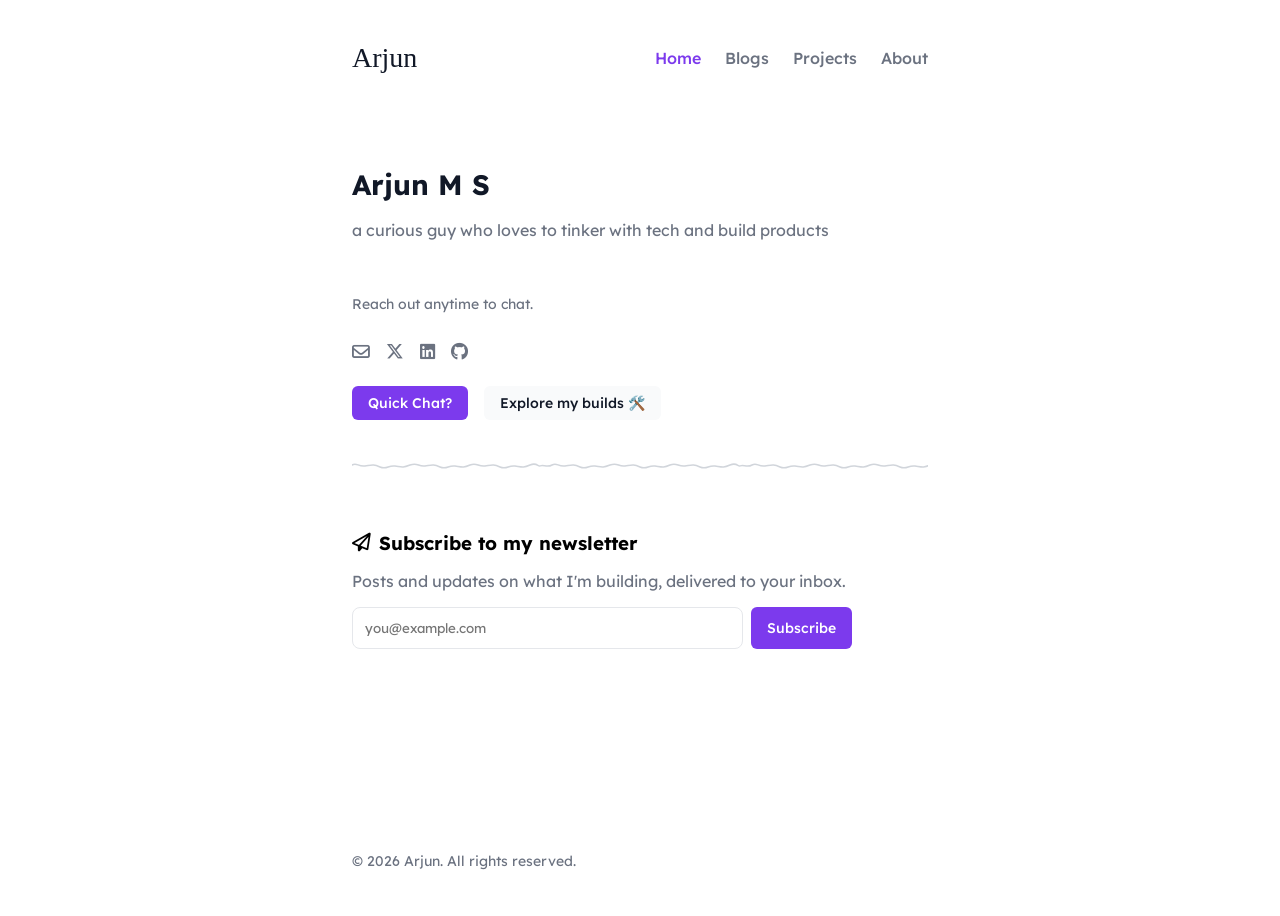
==== index.html @ ace0a747 "feat: UI completed for Arjun M S personal portfolio" ====
<!DOCTYPE html>
<html lang="en">
<head>
    <meta charset="UTF-8">
    <meta name="viewport" content="width=device-width, initial-scale=1.0">
    <title>Arjun M S - Product & Engineering</title>
    <link rel="stylesheet" href="style.css">
    <link rel="icon" type="image/png" href="assets/arjun-icon-bw.png">
    <!-- FontAwesome for Social Icons -->
    <link rel="stylesheet" href="https://cdnjs.cloudflare.com/ajax/libs/font-awesome/6.5.1/css/all.min.css">
</head>
<body>
    <div class="container">
        <header>
            <div class="logo">
                <!-- Using the uploaded logo if available, otherwise text -->
                <img src="arjun-logo.png" alt="Arjun Logo" onerror="this.style.display='none'; this.nextElementSibling.style.display='block'">
                <span style="display:none; font-family: cursive;">Arjun</span>
            </div>
            <nav>
                <ul>
                    <li><a href="index.html" class="active">Home</a></li>
                    <li><a href="blogs.html">Blogs</a></li>
                    <li><a href="projects.html">Projects</a></li>
                    <li><a href="about.html">About</a></li>
                </ul>
            </nav>
        </header>

        <main>
            <div class="hero">
                <h1>Arjun M S</h1>
                <p class="tagline">a curious guy who loves to tinker with tech and build products</p>
                <br>
                <p class="hero-cta-text">Reach out anytime to chat.</p>
                
                <div class="socials">
                    <a href="mailto:arjunms.official@gmail.com" title="Email"><i class="fa-regular fa-envelope"></i></a>
                    <a href="https://x.com/Arjun_M_S_" target="_blank" title="X / Twitter"><i class="fa-brands fa-x-twitter"></i></a>
                    <a href="https://linkedin.com/in/the-arjun-ms" target="_blank" title="LinkedIn"><i class="fa-brands fa-linkedin"></i></a>
                    <a href="https://github.com/arjun-ms" target="_blank" title="GitHub"><i class="fa-brands fa-github"></i></a>
                </div>

                <div class="cta-group">
                    <a href="mailto:arjunms.official@gmail.com" class="btn btn-primary">Quick Chat?</a>
                    <a href="projects.html" class="btn btn-secondary">Explore my builds 🛠️</a>
                </div>
            </div>

            <div class="scribble-line mb-8"></div>

            <section class="newsletter">
                <h3><i class="fa-regular fa-paper-plane"></i> Subscribe to my newsletter</h3>
                <p>Posts and updates on what I'm building, delivered to your inbox.</p>
                <form class="subscribe-form" onsubmit="event.preventDefault(); alert('Subscribed! (Simulation)');">
                    <input type="email" placeholder="you@example.com" required>
                    <button type="submit" class="btn btn-primary">Subscribe</button>
                </form>
            </section>
        </main>

        <footer>
            <p>&copy; 2026 Arjun. All rights reserved.</p>
        </footer>
    </div>
    <script src="script.js"></script>
</body>
</html>
---- style.css ----
/* 
  Theme: Minimal Premium - Arjun M S Portfolio
  Accent Color: Purple (#7C3AED)
  Font: 'Lexend' for body, 'La Belle Aurore' for logo
*/

/* Import Lexend (primary font) and La Belle Aurore (logo cursive) */
@import url('https://fonts.googleapis.com/css2?family=La+Belle+Aurore&family=Lexend:wght@400;500;600&display=swap');

:root {
  /* Colors */
  --bg-color: #ffffff;
  --text-primary: #111827; /* gray-900 */
  --text-secondary: #6b7280; /* gray-500 / muted-foreground */
  --accent-color: #7C3AED;
  --accent-hover: #6D28D9;
  --border-color: #e5e7eb;
  --card-bg: #f9fafb;
  
  /* Spacing */
  --container-width: 36rem; /* max-w-xl */
  --spacing-sm: 0.5rem;
  --spacing-md: 1rem;
  --spacing-lg: 1.5rem;
  --spacing-xl: 2.5rem;

  /* Typography */
  --font-main: 'Lexend', ui-sans-serif, system-ui, sans-serif;
  --font-logo: 'La Belle Aurore', cursive;
}

/* Global font application */
body {
  font-family: var(--font-main);
  -webkit-font-smoothing: antialiased;
  -moz-osx-font-smoothing: grayscale;
}

/* Ensure all form elements inherit font */
input, button, textarea, select {
  font-family: inherit;
}

/* Container */
.container {
  max-width: var(--container-width);
  margin: 0 auto;
  padding: 0 1rem; /* px-4 */
  min-height: 100vh;
  display: flex;
  flex-direction: column;
}

main {
    flex: 1;
}

/* Header */
header {
  padding: var(--spacing-lg) 0;
  display: flex;
  justify-content: space-between;
  align-items: center;
}

.logo {
  font-weight: 400;
  font-size: 1.75rem;
  font-family: var(--font-logo);
  display: flex;
  align-items: center;
  gap: 10px;
  color: var(--text-primary);
  transition: color 0.2s ease;
}

.logo:hover {
  color: var(--accent-color);
}

.logo img {
  height: 40px;
  width: auto;
}

nav ul {
  display: flex;
  gap: var(--spacing-lg);
  list-style: none;
}

nav a {
  font-weight: 500;
  color: var(--text-secondary);
  position: relative;
}

nav a:hover, nav a.active {
  color: var(--accent-color);
}

/* Hero Section */
.hero {
  padding: var(--spacing-xl) 0;
}

.hero h1 {
  font-size: 1.75rem;
  font-weight: 700;
  margin-bottom: 0.5rem;
  color: var(--text-primary);
  transition: color 0.2s ease;
  cursor: default;
}

.hero h1:hover {
  color: var(--accent-color);
}

.hero p.tagline {
  font-size: 1rem;
  color: var(--text-secondary);
  max-width: 500px;
  margin-bottom: var(--spacing-md);
  line-height: 1.6;
}

.hero-cta-text {
  font-size: 0.875rem;
  color: var(--text-secondary);
  line-height: 1.625;
  margin-bottom: var(--spacing-lg);
}

.socials {
  display: flex;
  gap: var(--spacing-md);
  margin-bottom: var(--spacing-lg);
}

.socials a {
  color: var(--text-secondary);
  font-size: 1.1rem;
}

.socials a:hover {
  color: var(--accent-color);
  transform: translateY(-2px);
}

.cta-group {
  display: flex;
  gap: var(--spacing-md);
}

/* Global link reset */
a, a:hover, a:focus, a:active, a:visited {
  text-decoration: none !important;
  color: inherit; /* Inherit color by default */
  transition: color 0.2s ease;
}

.btn {
  display: inline-block;
  padding: 0.5rem 1rem;
  border-radius: 6px;
  font-weight: 500;
  font-size: 0.875rem;
  cursor: pointer;
  transition: all 0.2s ease;
  border: none;
}

.btn-primary {
  background-color: var(--accent-color);
  color: white;
}

.btn-primary:hover {
  background-color: var(--accent-hover);
  transform: translateY(-2px);
  box-shadow: 0 4px 12px rgba(124, 58, 237, 0.2);
  color: white !important;
}

.btn-secondary {
  background-color: var(--card-bg);
  color: var(--text-primary);
}

.btn-secondary:hover {
  background-color: #e2e8f0;
}

/* Newsletter */
/* Newsletter */
.scribble-line {
    background-image: url("data:image/svg+xml,%3Csvg xmlns='http://www.w3.org/2000/svg' width='200' height='12' viewBox='0 0 200 12'%3E%3Cpath d='M0 6 C 3 4, 7 8, 12 5 S 18 7, 25 6 S 33 4, 40 7 S 48 5, 55 6 S 62 8, 70 5 S 78 7, 85 6 S 93 4, 100 7 S 108 5, 115 6 S 123 8, 130 5 S 138 7, 145 6 S 153 4, 160 7 S 168 5, 175 6 S 183 8, 190 5 S 198 7, 200 6' stroke='%23d1d5db' fill='none' stroke-width='1.5' stroke-linecap='round' stroke-linejoin='round'/%3E%3C/svg%3E");
    background-position: 50%;
    background-repeat: repeat-x;
    border: none;
    height: 12px;
    width: 100%;
    opacity: 1; /* Reset opacity as provided SVG has specific stroke color */
}

.mb-8 {
  margin-bottom: 2rem;
}

.newsletter {
  margin-top: var(--spacing-lg); /* Reduced top margin since we have separator */
  padding-top: var(--spacing-sm);
  border-top: none; /* Removing previous dashed border */
}

.newsletter h3 {
  display: flex;
  align-items: center;
  gap: var(--spacing-sm);
  margin-bottom: var(--spacing-sm);
}

.newsletter p {
  color: var(--text-secondary);
  margin-bottom: var(--spacing-md);
}

.subscribe-form {
  display: flex;
  gap: var(--spacing-sm);
  max-width: 500px;
}

.subscribe-form input {
  flex: 1;
  padding: 0.75rem;
  border: 1px solid var(--border-color);
  border-radius: 8px;
  font-family: var(--font-main);
}

.subscribe-form input:focus {
  outline: 2px solid var(--accent-color);
  border-color: transparent;
}

/* Footer */
footer {
  margin-top: var(--spacing-xl);
  padding: var(--spacing-lg) 0;
  color: var(--text-secondary);
  font-size: 0.875rem;
}

/* Utilities */
.hidden { display: none; }

/* Page Specifics - Will add as we build more pages */
.page-title {
  font-size: 2rem;
  margin-bottom: var(--spacing-lg);
}

/* Project Cards */
.project-card {
  margin-bottom: var(--spacing-lg);
  padding-bottom: var(--spacing-lg);
  border-bottom: 1px solid var(--border-color);
}

.project-card:last-child {
  border-bottom: none;
}

.project-header {
  display: flex;
  justify-content: space-between;
  align-items: baseline;
  margin-bottom: var(--spacing-sm);
}

.project-title {
  font-size: 1.25rem;
  font-weight: 700;
}

.project-title:hover {
    color: var(--accent-color);
    cursor: pointer;
}

.project-tags {
    margin-bottom: var(--spacing-sm);
}

.tag {
    background-color: var(--card-bg);
    padding: 0.25rem 0.5rem;
    border-radius: 4px;
    font-size: 0.8rem;
    color: var(--text-secondary);
    margin-right: 0.5rem;
}

.project-links a {
    color: var(--accent-color);
    font-size: 0.9rem;
    margin-right: var(--spacing-md);
    font-weight: 500;
}

.project-links a:hover {
    text-decoration: none;
    color: var(--accent-hover);
}

/* Blog Cards */
/* Blog Layout */
.blog-header-container {
    display: flex;
    justify-content: space-between;
    align-items: center;
    margin-bottom: var(--spacing-xl);
    flex-wrap: wrap; /* allow wrapping on small screens */
    gap: var(--spacing-md);
}

.blog-header-container .page-title {
    font-size: 1.25rem; /* Reduced from 2rem */
    font-weight: 700;
    margin-bottom: 0;
}

.search-bar {
    display: flex;
    align-items: center;
    border: 1px solid var(--border-color);
    border-radius: 6px;
    padding: 0.5rem 0.75rem;
    background-color: transparent;
    width: 280px;
}

.search-bar input {
    border: none;
    outline: none;
    background: transparent;
    margin-left: 0.5rem;
    width: 100%;
    color: var(--text-primary);
    font-family: var(--font-main);
    font-size: 0.9rem;
}

.blog-card {
    margin-bottom: var(--spacing-lg);
    padding-bottom: var(--spacing-lg);
    border-bottom: 1px solid var(--border-color);
}

.blog-card:last-child {
    border-bottom: none;
}

.blog-title {
    font-size: 1.25rem;
    font-weight: 700;
    margin-bottom: 0.5rem;
    display: block;
    color: var(--text-primary);
}

.blog-title:hover {
    color: var(--accent-color);
}

.blog-meta-row {
    display: flex;
    align-items: center;
    gap: 0.75rem;
    margin-bottom: 0.75rem;
    font-size: 0.85rem;
    color: var(--text-secondary);
}

.blog-tag {
    background-color: #f3f4f6; /* Light gray */
    padding: 2px 8px;
    border-radius: 4px;
    color: #4b5563; /* Darker gray text */
    font-size: 0.75rem;
    font-weight: 500;
}

.blog-summary {
    color: var(--text-secondary);
    line-height: 1.6;
    font-size: 0.95rem;
}

/* Mobile */
@media (max-width: 768px) {
  .logo span { display: none; } /* Hide text logo on mobile if needed, keep icon */
  
  nav ul {
    gap: var(--spacing-md);
  }
  
  .hero h1 {
    font-size: 2.5rem;
  }
  
  .subscribe-form {
    flex-direction: column;
  }
}
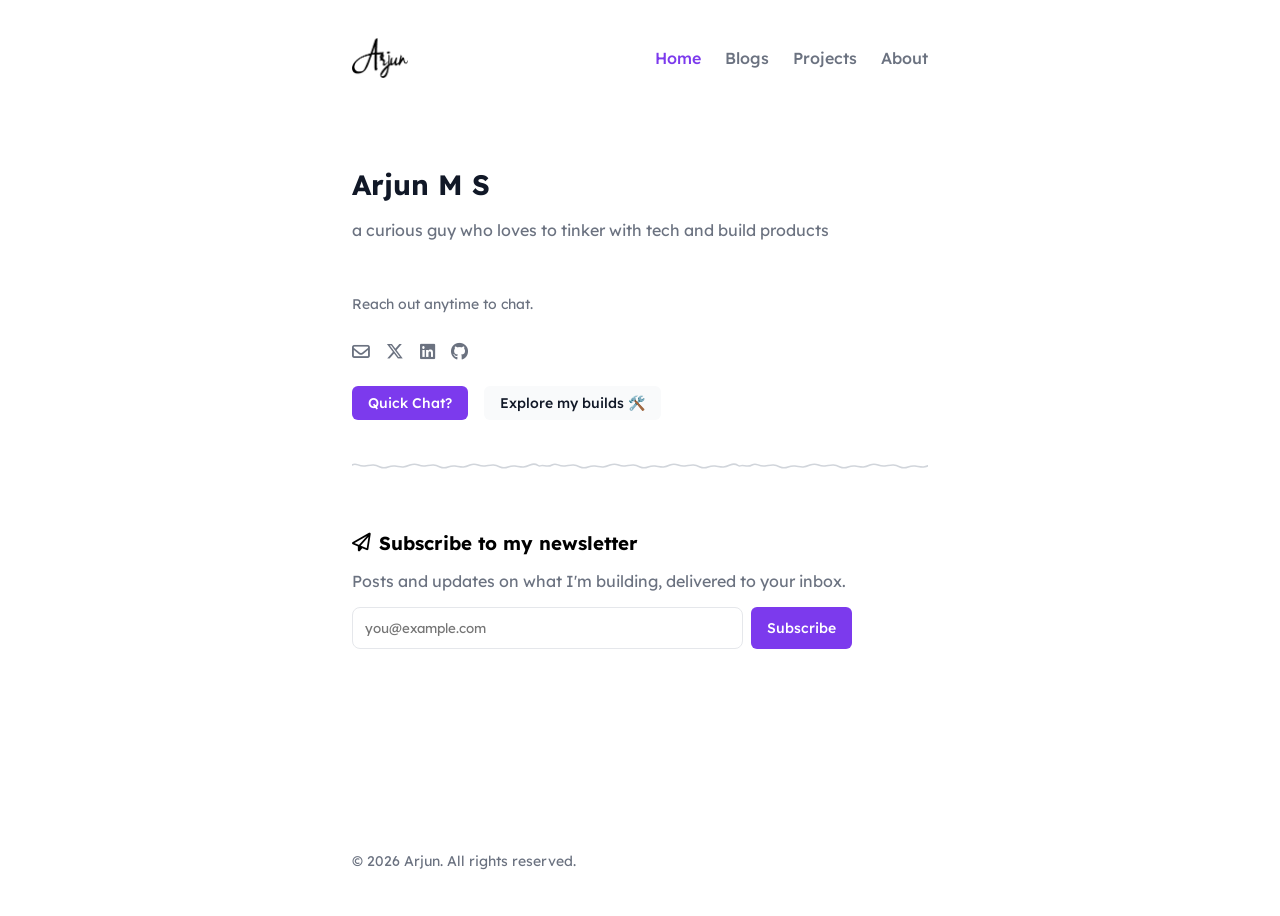
==== commit d09ad0e9: "fix(404): arjun-logo.png file not found" ====
--- a/index.html
+++ b/index.html
@@ -14,7 +14,7 @@
         <header>
             <div class="logo">
                 <!-- Using the uploaded logo if available, otherwise text -->
-                <img src="arjun-logo.png" alt="Arjun Logo" onerror="this.style.display='none'; this.nextElementSibling.style.display='block'">
+                <img src="assets/arjun-logo.png" alt="Arjun Logo" onerror="this.style.display='none'; this.nextElementSibling.style.display='block'">
                 <span style="display:none; font-family: cursive;">Arjun</span>
             </div>
             <nav>
@@ -42,7 +42,7 @@
                 </div>
 
                 <div class="cta-group">
-                    <a href="mailto:arjunms.official@gmail.com" class="btn btn-primary">Quick Chat?</a>
+                    <a href="https://calendly.com/arjunms-official/lets-catch-up" target="_blank" class="btn btn-primary">Quick Chat?</a>
                     <a href="projects.html" class="btn btn-secondary">Explore my builds 🛠️</a>
                 </div>
             </div>
@@ -52,10 +52,13 @@
             <section class="newsletter">
                 <h3><i class="fa-regular fa-paper-plane"></i> Subscribe to my newsletter</h3>
                 <p>Posts and updates on what I'm building, delivered to your inbox.</p>
-                <form class="subscribe-form" onsubmit="event.preventDefault(); alert('Subscribed! (Simulation)');">
-                    <input type="email" placeholder="you@example.com" required>
+                <form class="subscribe-form">
+                    <input type="email" name="email" placeholder="you@example.com" required>
                     <button type="submit" class="btn btn-primary">Subscribe</button>
                 </form>
+                <div class="subscribe-success" style="display: none; color: var(--accent-color); font-weight: 500; margin-top: 1rem;">
+                    <i class="fa-solid fa-check"></i> Thanks for subscribing!
+                </div>
             </section>
         </main>
 
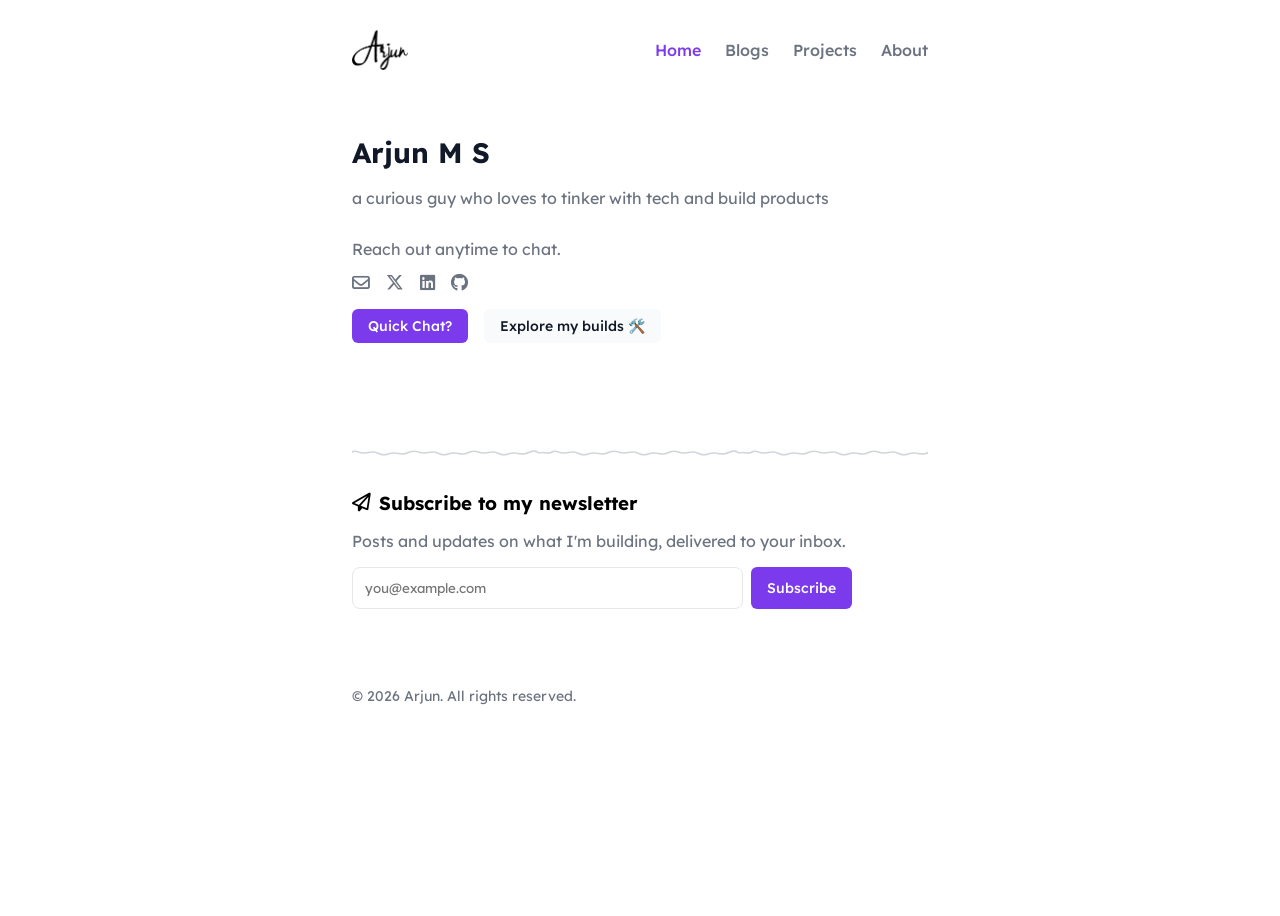
==== commit 090a5494: "style(index): fix spacing between newsletter and Quick Chat buttons" ====
--- a/index.html
+++ b/index.html
@@ -30,9 +30,12 @@
         <main>
             <div class="hero">
                 <h1>Arjun M S</h1>
-                <p class="tagline">a curious guy who loves to tinker with tech and build products</p>
+                <p class="tagline">
+                    a curious guy who loves to tinker with tech and build products
                 <br>
-                <p class="hero-cta-text">Reach out anytime to chat.</p>
+                <br>
+                Reach out anytime to chat.
+                </p>
                 
                 <div class="socials">
                     <a href="mailto:arjunms.official@gmail.com" title="Email"><i class="fa-regular fa-envelope"></i></a>
@@ -47,19 +50,21 @@
                 </div>
             </div>
 
-            <div class="scribble-line mb-8"></div>
+            <div class="content-divider-wrapper">
+                <div class="scribble-line mb-8"></div>
 
-            <section class="newsletter">
-                <h3><i class="fa-regular fa-paper-plane"></i> Subscribe to my newsletter</h3>
-                <p>Posts and updates on what I'm building, delivered to your inbox.</p>
-                <form class="subscribe-form">
-                    <input type="email" name="email" placeholder="you@example.com" required>
-                    <button type="submit" class="btn btn-primary">Subscribe</button>
-                </form>
-                <div class="subscribe-success" style="display: none; color: var(--accent-color); font-weight: 500; margin-top: 1rem;">
-                    <i class="fa-solid fa-check"></i> Thanks for subscribing!
-                </div>
-            </section>
+                <section class="newsletter">
+                    <h3><i class="fa-regular fa-paper-plane"></i> Subscribe to my newsletter</h3>
+                    <p>Posts and updates on what I'm building, delivered to your inbox.</p>
+                    <form class="subscribe-form">
+                        <input type="email" name="email" placeholder="you@example.com" required>
+                        <button type="submit" class="btn btn-primary">Subscribe</button>
+                    </form>
+                    <div class="subscribe-success" style="display: none; color: var(--accent-color); font-weight: 500; margin-top: 1rem;">
+                        <i class="fa-solid fa-check"></i> Thanks for subscribing!
+                    </div>
+                </section>
+            </div>
         </main>
 
         <footer>
--- a/style.css
+++ b/style.css
@@ -51,13 +51,14 @@
   flex-direction: column;
 }
 
+/* Main content area */
 main {
-    flex: 1;
+    padding-bottom: 2rem;
 }
 
 /* Header */
 header {
-  padding: var(--spacing-lg) 0;
+  padding: 1rem 0;
   display: flex;
   justify-content: space-between;
   align-items: center;
@@ -101,13 +102,13 @@
 
 /* Hero Section */
 .hero {
-  padding: var(--spacing-xl) 0;
+  padding: 1.5rem 0;
 }
 
 .hero h1 {
   font-size: 1.75rem;
   font-weight: 700;
-  margin-bottom: 0.5rem;
+  margin-bottom: 0.25rem;
   color: var(--text-primary);
   transition: color 0.2s ease;
   cursor: default;
@@ -121,7 +122,7 @@
   font-size: 1rem;
   color: var(--text-secondary);
   max-width: 500px;
-  margin-bottom: var(--spacing-md);
+  margin-bottom: 0.5rem;
   line-height: 1.6;
 }
 
@@ -129,13 +130,13 @@
   font-size: 0.875rem;
   color: var(--text-secondary);
   line-height: 1.625;
-  margin-bottom: var(--spacing-lg);
+  margin-bottom: var(--spacing-md);
 }
 
 .socials {
   display: flex;
   gap: var(--spacing-md);
-  margin-bottom: var(--spacing-lg);
+  margin-bottom: var(--spacing-md);
 }
 
 .socials a {
@@ -173,7 +174,7 @@
 
 .btn-primary {
   background-color: var(--accent-color);
-  color: white;
+  color: white !important;
 }
 
 .btn-primary:hover {
@@ -194,6 +195,11 @@
 
 /* Newsletter */
 /* Newsletter */
+.content-divider-wrapper {
+  margin-top: 2.5rem;   /* mt-10 */
+  padding-top: 2.5rem;  /* pt-10 */
+}
+
 .scribble-line {
     background-image: url("data:image/svg+xml,%3Csvg xmlns='http://www.w3.org/2000/svg' width='200' height='12' viewBox='0 0 200 12'%3E%3Cpath d='M0 6 C 3 4, 7 8, 12 5 S 18 7, 25 6 S 33 4, 40 7 S 48 5, 55 6 S 62 8, 70 5 S 78 7, 85 6 S 93 4, 100 7 S 108 5, 115 6 S 123 8, 130 5 S 138 7, 145 6 S 153 4, 160 7 S 168 5, 175 6 S 183 8, 190 5 S 198 7, 200 6' stroke='%23d1d5db' fill='none' stroke-width='1.5' stroke-linecap='round' stroke-linejoin='round'/%3E%3C/svg%3E");
     background-position: 50%;
@@ -201,17 +207,17 @@
     border: none;
     height: 12px;
     width: 100%;
-    opacity: 1; /* Reset opacity as provided SVG has specific stroke color */
+    opacity: 1;
 }
 
 .mb-8 {
-  margin-bottom: 2rem;
+  margin-bottom: 2rem; /* mb-8 */
 }
 
 .newsletter {
-  margin-top: var(--spacing-lg); /* Reduced top margin since we have separator */
-  padding-top: var(--spacing-sm);
-  border-top: none; /* Removing previous dashed border */
+  margin-top: 0;
+  padding-top: 0;
+  border-top: none;
 }
 
 .newsletter h3 {
@@ -245,10 +251,9 @@
   border-color: transparent;
 }
 
-/* Footer */
 footer {
-  margin-top: var(--spacing-xl);
-  padding: var(--spacing-lg) 0;
+  margin-top: 0;
+  padding: 2rem 0;
   color: var(--text-secondary);
   font-size: 0.875rem;
 }
